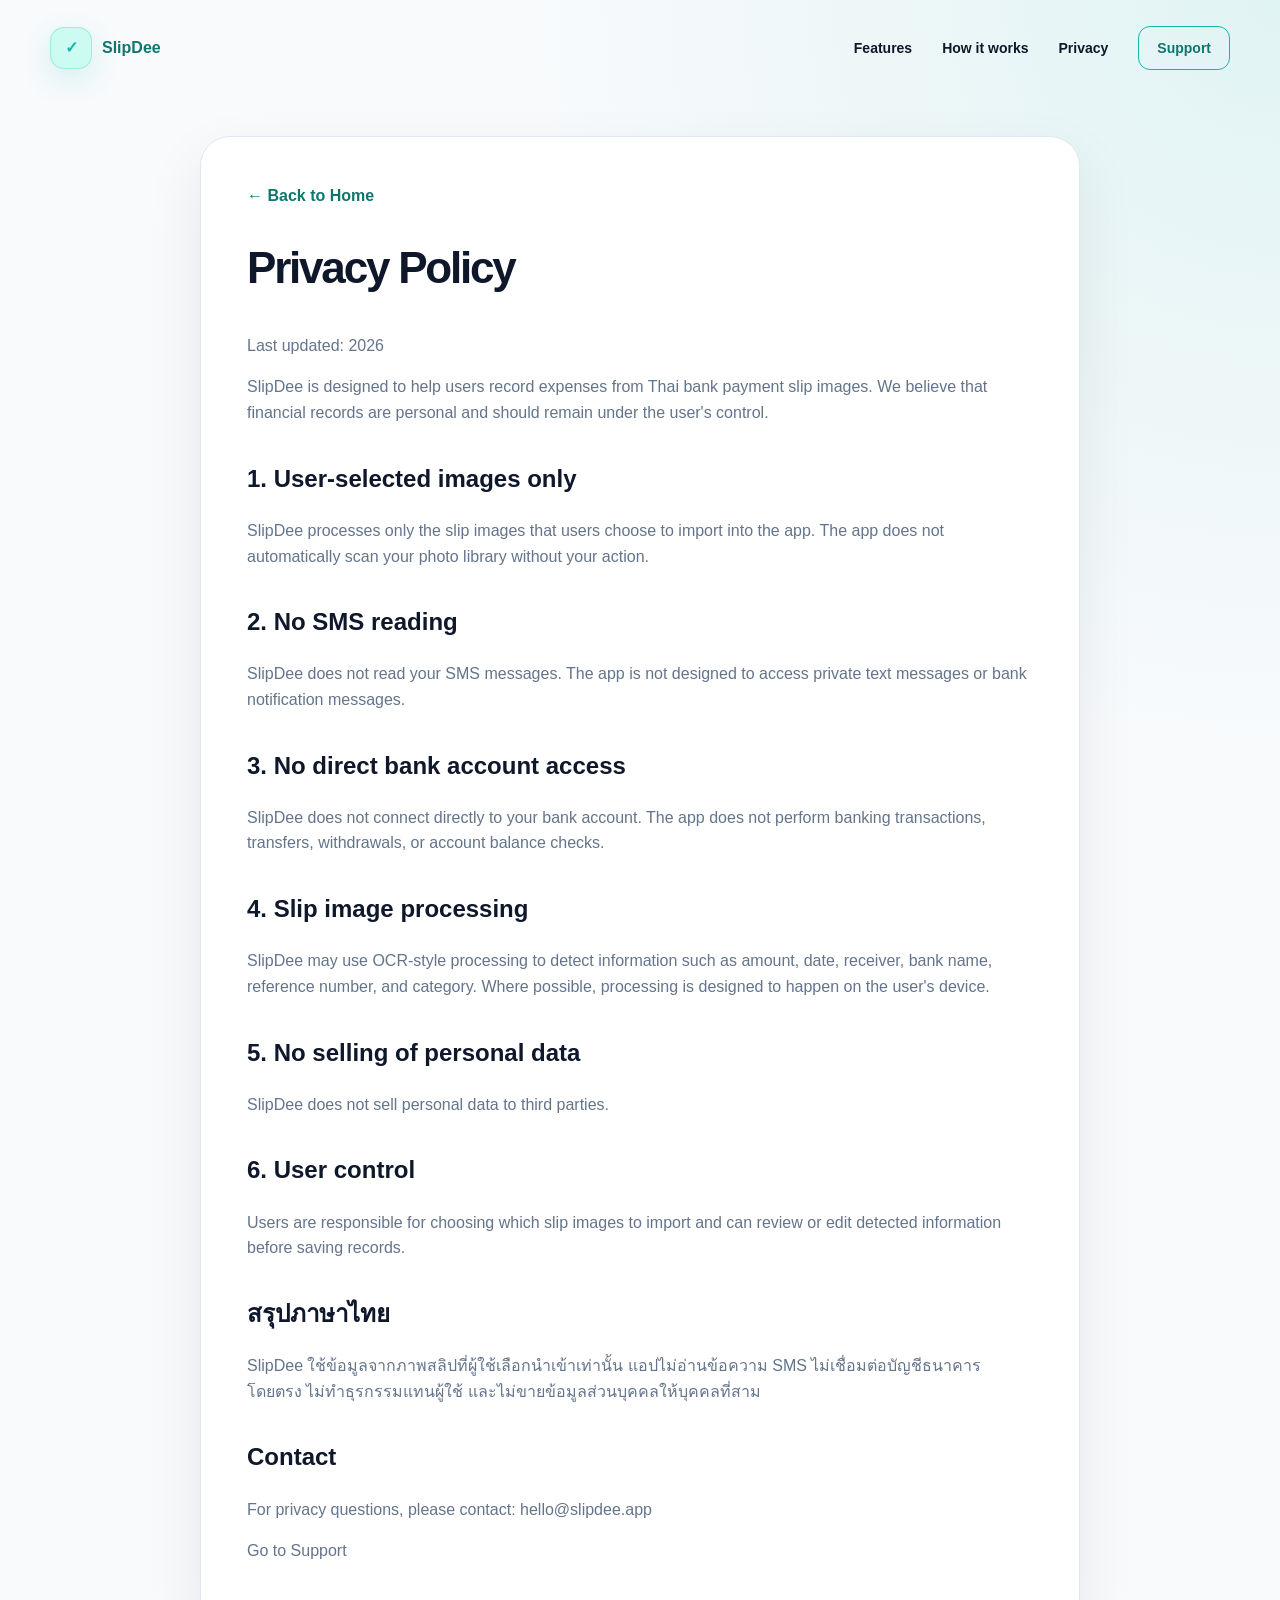
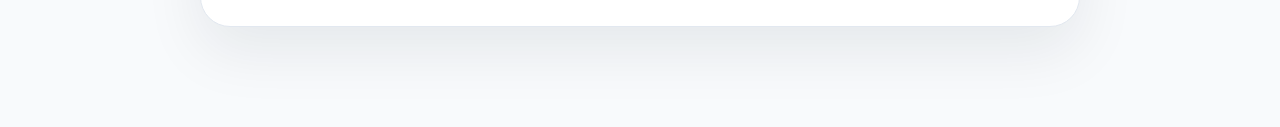
==== privacy.html @ 01dc1de9 "Add SlipDee privacy policy page" ====
<!DOCTYPE html>
<html lang="en">
<head>
  <meta charset="UTF-8" />
  <meta name="viewport" content="width=device-width, initial-scale=1.0" />
  <title>Privacy Policy - SlipDee</title>
  <link rel="stylesheet" href="style.css" />
</head>
<body>

  <header class="site-header">
    <a href="index.html" class="logo">
      <div class="logo-icon">✓</div>
      <span>SlipDee</span>
    </a>

    <nav class="nav-links">
      <a href="index.html#features">Features</a>
      <a href="index.html#how-it-works">How it works</a>
      <a href="index.html#privacy">Privacy</a>
      <a href="support.html" class="nav-button">Support</a>
    </nav>
  </header>

  <main class="page-content">
    <a href="index.html" class="back-link">← Back to Home</a>

    <h1>Privacy Policy</h1>
    <p>Last updated: 2026</p>

    <p>
      SlipDee is designed to help users record expenses from Thai bank payment
      slip images. We believe that financial records are personal and should
      remain under the user's control.
    </p>

    <h2>1. User-selected images only</h2>
    <p>
      SlipDee processes only the slip images that users choose to import into
      the app. The app does not automatically scan your photo library without
      your action.
    </p>

    <h2>2. No SMS reading</h2>
    <p>
      SlipDee does not read your SMS messages. The app is not designed to access
      private text messages or bank notification messages.
    </p>

    <h2>3. No direct bank account access</h2>
    <p>
      SlipDee does not connect directly to your bank account. The app does not
      perform banking transactions, transfers, withdrawals, or account balance
      checks.
    </p>

    <h2>4. Slip image processing</h2>
    <p>
      SlipDee may use OCR-style processing to detect information such as amount,
      date, receiver, bank name, reference number, and category. Where possible,
      processing is designed to happen on the user's device.
    </p>

    <h2>5. No selling of personal data</h2>
    <p>
      SlipDee does not sell personal data to third parties.
    </p>

    <h2>6. User control</h2>
    <p>
      Users are responsible for choosing which slip images to import and can
      review or edit detected information before saving records.
    </p>

    <h2>สรุปภาษาไทย</h2>
    <p>
      SlipDee ใช้ข้อมูลจากภาพสลิปที่ผู้ใช้เลือกนำเข้าเท่านั้น
      แอปไม่อ่านข้อความ SMS ไม่เชื่อมต่อบัญชีธนาคารโดยตรง
      ไม่ทำธุรกรรมแทนผู้ใช้ และไม่ขายข้อมูลส่วนบุคคลให้บุคคลที่สาม
    </p>

    <h2>Contact</h2>
    <p>
      For privacy questions, please contact:
      <a href="mailto:hello@slipdee.app">hello@slipdee.app</a>
    </p>

    <p>
      <a href="support.html">Go to Support</a>
    </p>
  </main>

</body>
</html>
---- style.css ----
:root {
  --bg: #F8FAFC;
  --card: #FFFFFF;
  --primary: #14B8A6;
  --primary-dark: #0F766E;
  --primary-soft: #CCFBF1;
  --text: #0F172A;
  --muted: #64748B;
  --border: #E2E8F0;
  --shadow: 0 24px 60px rgba(15, 23, 42, 0.08);
  --radius: 28px;
}

* {
  box-sizing: border-box;
}

html {
  scroll-behavior: smooth;
}

body {
  margin: 0;
  font-family: -apple-system, BlinkMacSystemFont, "Segoe UI", sans-serif;
  color: var(--text);
  background:
    radial-gradient(circle at top right, rgba(20, 184, 166, 0.10), transparent 35%),
    var(--bg);
  line-height: 1.6;
}

a {
  color: inherit;
  text-decoration: none;
}

.site-header {
  width: min(1180px, calc(100% - 40px));
  margin: 0 auto;
  padding: 26px 0;
  display: flex;
  align-items: center;
  justify-content: space-between;
}

.logo {
  display: inline-flex;
  align-items: center;
  gap: 10px;
  font-weight: 800;
  color: var(--primary-dark);
}

.logo-icon {
  width: 42px;
  height: 42px;
  border-radius: 14px;
  background: var(--primary-soft);
  border: 1px solid rgba(20, 184, 166, 0.25);
  color: var(--primary);
  display: grid;
  place-items: center;
  box-shadow: 0 10px 30px rgba(20, 184, 166, 0.16);
}

.nav-links {
  display: flex;
  align-items: center;
  gap: 30px;
  font-size: 14px;
  font-weight: 700;
}

.nav-button {
  color: var(--primary-dark);
  border: 1px solid var(--primary);
  border-radius: 12px;
  padding: 10px 18px;
}

.hero {
  width: min(1180px, calc(100% - 40px));
  margin: 40px auto 80px;
  display: grid;
  grid-template-columns: 1fr 1fr;
  gap: 70px;
  align-items: center;
}

.eyebrow,
.section-label {
  margin: 0 0 8px;
  text-transform: uppercase;
  color: var(--primary);
  font-size: 13px;
  font-weight: 900;
  letter-spacing: 0.06em;
}

.hero h1 {
  margin: 0;
  font-size: clamp(64px, 8vw, 108px);
  line-height: 0.95;
  letter-spacing: -0.08em;
}

.hero h2 {
  margin: 22px 0 16px;
  color: var(--primary-dark);
  font-size: clamp(28px, 4vw, 42px);
  line-height: 1.08;
  letter-spacing: -0.04em;
}

.hero-description {
  max-width: 460px;
  color: var(--muted);
  font-size: 18px;
}

.app-store-badge {
  display: inline-flex;
  align-items: center;
  gap: 12px;
  background: #050505;
  color: white;
  padding: 12px 20px;
  border-radius: 14px;
  margin-top: 24px;
  box-shadow: 0 18px 40px rgba(15, 23, 42, 0.18);
}

.app-store-badge small {
  display: block;
  font-size: 11px;
  line-height: 1;
}

.app-store-badge strong {
  display: block;
  font-size: 21px;
  line-height: 1.1;
}

.apple-symbol {
  font-size: 28px;
}

.hero-visual {
  display: grid;
  place-items: center;
  min-height: 480px;
  border-radius: 50%;
  background: radial-gradient(circle, rgba(204, 251, 241, 0.7), transparent 62%);
}

.receipt-card {
  position: relative;
  width: min(360px, 85vw);
  height: 420px;
  background: white;
  border-radius: 34px 34px 22px 22px;
  box-shadow: var(--shadow);
  display: flex;
  flex-direction: column;
  align-items: center;
  padding: 80px 46px 40px;
}

.receipt-corner {
  position: absolute;
  right: 0;
  top: 0;
  width: 92px;
  height: 92px;
  background: linear-gradient(135deg, var(--primary-soft), var(--primary));
  border-radius: 0 34px 0 34px;
}

.receipt-face {
  font-size: 52px;
  margin-bottom: 38px;
}

.receipt-line {
  height: 12px;
  border-radius: 99px;
  background: #334155;
  margin-bottom: 18px;
}

.receipt-line.long {
  width: 220px;
}

.receipt-line.medium {
  width: 160px;
}

.receipt-line.short {
  width: 120px;
  background: var(--primary-soft);
}

.receipt-check {
  position: absolute;
  right: -42px;
  bottom: 54px;
  width: 132px;
  height: 132px;
  border-radius: 50%;
  background: linear-gradient(145deg, var(--primary), #0D9488);
  color: white;
  display: grid;
  place-items: center;
  font-size: 76px;
  font-weight: 900;
  box-shadow: 0 20px 44px rgba(20, 184, 166, 0.35);
  border: 8px solid white;
}

.section {
  width: min(1180px, calc(100% - 40px));
  margin: 0 auto 80px;
  text-align: center;
}

.section h2,
.privacy-content h2 {
  margin: 0 0 28px;
  font-size: clamp(30px, 4vw, 44px);
  line-height: 1.1;
  letter-spacing: -0.04em;
}

.feature-grid {
  display: grid;
  grid-template-columns: repeat(5, 1fr);
  gap: 18px;
}

.feature-card,
.step-card {
  background: var(--card);
  border: 1px solid var(--border);
  border-radius: var(--radius);
  padding: 30px 22px;
  box-shadow: 0 16px 38px rgba(15, 23, 42, 0.05);
}

.feature-icon {
  width: 74px;
  height: 74px;
  border-radius: 50%;
  background: var(--primary-soft);
  color: var(--primary-dark);
  display: grid;
  place-items: center;
  margin: 0 auto 18px;
  font-weight: 900;
  font-size: 24px;
}

.feature-card h3,
.step-card h3 {
  margin: 0 0 8px;
  font-size: 18px;
  line-height: 1.2;
}

.feature-card p,
.step-card p {
  margin: 0;
  color: var(--muted);
  font-size: 14px;
}

.steps-grid {
  display: grid;
  grid-template-columns: repeat(3, 1fr);
  gap: 34px;
  align-items: start;
}

.step-card {
  position: relative;
}

.step-number {
  position: absolute;
  left: 22px;
  top: 22px;
  width: 36px;
  height: 36px;
  border-radius: 50%;
  background: var(--primary);
  color: white;
  display: grid;
  place-items: center;
  font-weight: 900;
}

.phone-placeholder {
  width: 180px;
  height: 260px;
  border: 6px solid #111827;
  border-radius: 30px;
  margin: 10px auto 24px;
  background: white;
  padding: 42px 18px 18px;
  box-shadow: 0 18px 40px rgba(15, 23, 42, 0.10);
}

.phone-line {
  height: 12px;
  background: var(--primary-soft);
  border-radius: 99px;
  margin-bottom: 16px;
}

.phone-amount {
  margin-top: 30px;
  font-weight: 900;
  color: var(--text);
}

.phone-placeholder button {
  margin-top: 36px;
  width: 100%;
  border: none;
  border-radius: 10px;
  background: var(--primary);
  color: white;
  padding: 10px;
  font-weight: 800;
}

.success-circle {
  width: 82px;
  height: 82px;
  border-radius: 50%;
  background: var(--primary);
  color: white;
  display: grid;
  place-items: center;
  font-size: 44px;
  margin: 30px auto;
}

.privacy-section {
  width: min(1180px, calc(100% - 40px));
  margin: 0 auto 80px;
  background: rgba(255, 255, 255, 0.78);
  border: 1px solid var(--border);
  border-radius: 34px;
  padding: 44px;
  display: grid;
  grid-template-columns: 260px 1fr;
  gap: 38px;
  align-items: center;
  box-shadow: 0 20px 50px rgba(15, 23, 42, 0.05);
}

.shield {
  width: 170px;
  height: 170px;
  border-radius: 48px;
  background: linear-gradient(145deg, var(--primary-soft), white);
  display: grid;
  place-items: center;
  font-size: 76px;
  margin: 0 auto;
}

.privacy-grid {
  display: grid;
  grid-template-columns: repeat(4, 1fr);
  gap: 22px;
}

.privacy-grid strong {
  display: block;
  margin-bottom: 8px;
}

.privacy-grid p {
  margin: 0;
  color: var(--muted);
  font-size: 14px;
}

.preview-grid {
  display: grid;
  grid-template-columns: repeat(5, 1fr);
  gap: 22px;
  margin-top: 26px;
}

.iphone-preview {
  border: 8px solid #0F172A;
  border-radius: 34px;
  background: white;
  height: 360px;
  padding: 14px;
  box-shadow: 0 18px 40px rgba(15, 23, 42, 0.12);
}

.iphone-screen {
  height: 100%;
  border-radius: 24px;
  background: linear-gradient(180deg, white, var(--primary-soft));
  display: grid;
  place-items: center;
  color: var(--primary-dark);
  font-weight: 900;
}

.site-footer {
  width: min(1180px, calc(100% - 40px));
  margin: 0 auto;
  padding: 44px 0 24px;
  border-top: 1px solid var(--border);
  display: grid;
  grid-template-columns: 2fr 1fr 1fr 1fr;
  gap: 28px;
}

.site-footer p {
  max-width: 280px;
  color: var(--muted);
}

.site-footer h4 {
  margin: 0 0 12px;
}

.site-footer a {
  display: block;
  color: var(--muted);
  margin-bottom: 8px;
}

.copyright {
  text-align: center;
  color: var(--muted);
  padding: 18px 0 34px;
  margin: 0;
}

.page-content {
  width: min(880px, calc(100% - 40px));
  margin: 40px auto 100px;
  background: white;
  border: 1px solid var(--border);
  border-radius: 30px;
  padding: 46px;
  box-shadow: var(--shadow);
}

.page-content h1 {
  font-size: 44px;
  letter-spacing: -0.05em;
  margin-top: 0;
}

.page-content h2 {
  margin-top: 34px;
}

.page-content p,
.page-content li {
  color: var(--muted);
}

.back-link {
  display: inline-block;
  margin-bottom: 24px;
  color: var(--primary-dark);
  font-weight: 800;
}

@media (max-width: 960px) {
  .hero,
  .privacy-section {
    grid-template-columns: 1fr;
  }

  .feature-grid,
  .preview-grid {
    grid-template-columns: repeat(2, 1fr);
  }

  .steps-grid,
  .privacy-grid,
  .site-footer {
    grid-template-columns: 1fr;
  }

  .hero {
    text-align: center;
  }

  .hero-description {
    margin-left: auto;
    margin-right: auto;
  }

  .nav-links {
    display: none;
  }
}

@media (max-width: 560px) {
  .feature-grid,
  .preview-grid {
    grid-template-columns: 1fr;
  }

  .site-header,
  .hero,
  .section,
  .privacy-section,
  .site-footer,
  .page-content {
    width: min(100% - 24px, 1180px);
  }

  .hero {
    margin-top: 18px;
  }

  .receipt-card {
    height: 360px;
  }

  .receipt-check {
    width: 96px;
    height: 96px;
    right: -20px;
    font-size: 54px;
  }

  .privacy-section {
    padding: 28px;
  }

  .page-content {
    padding: 28px;
  }
}
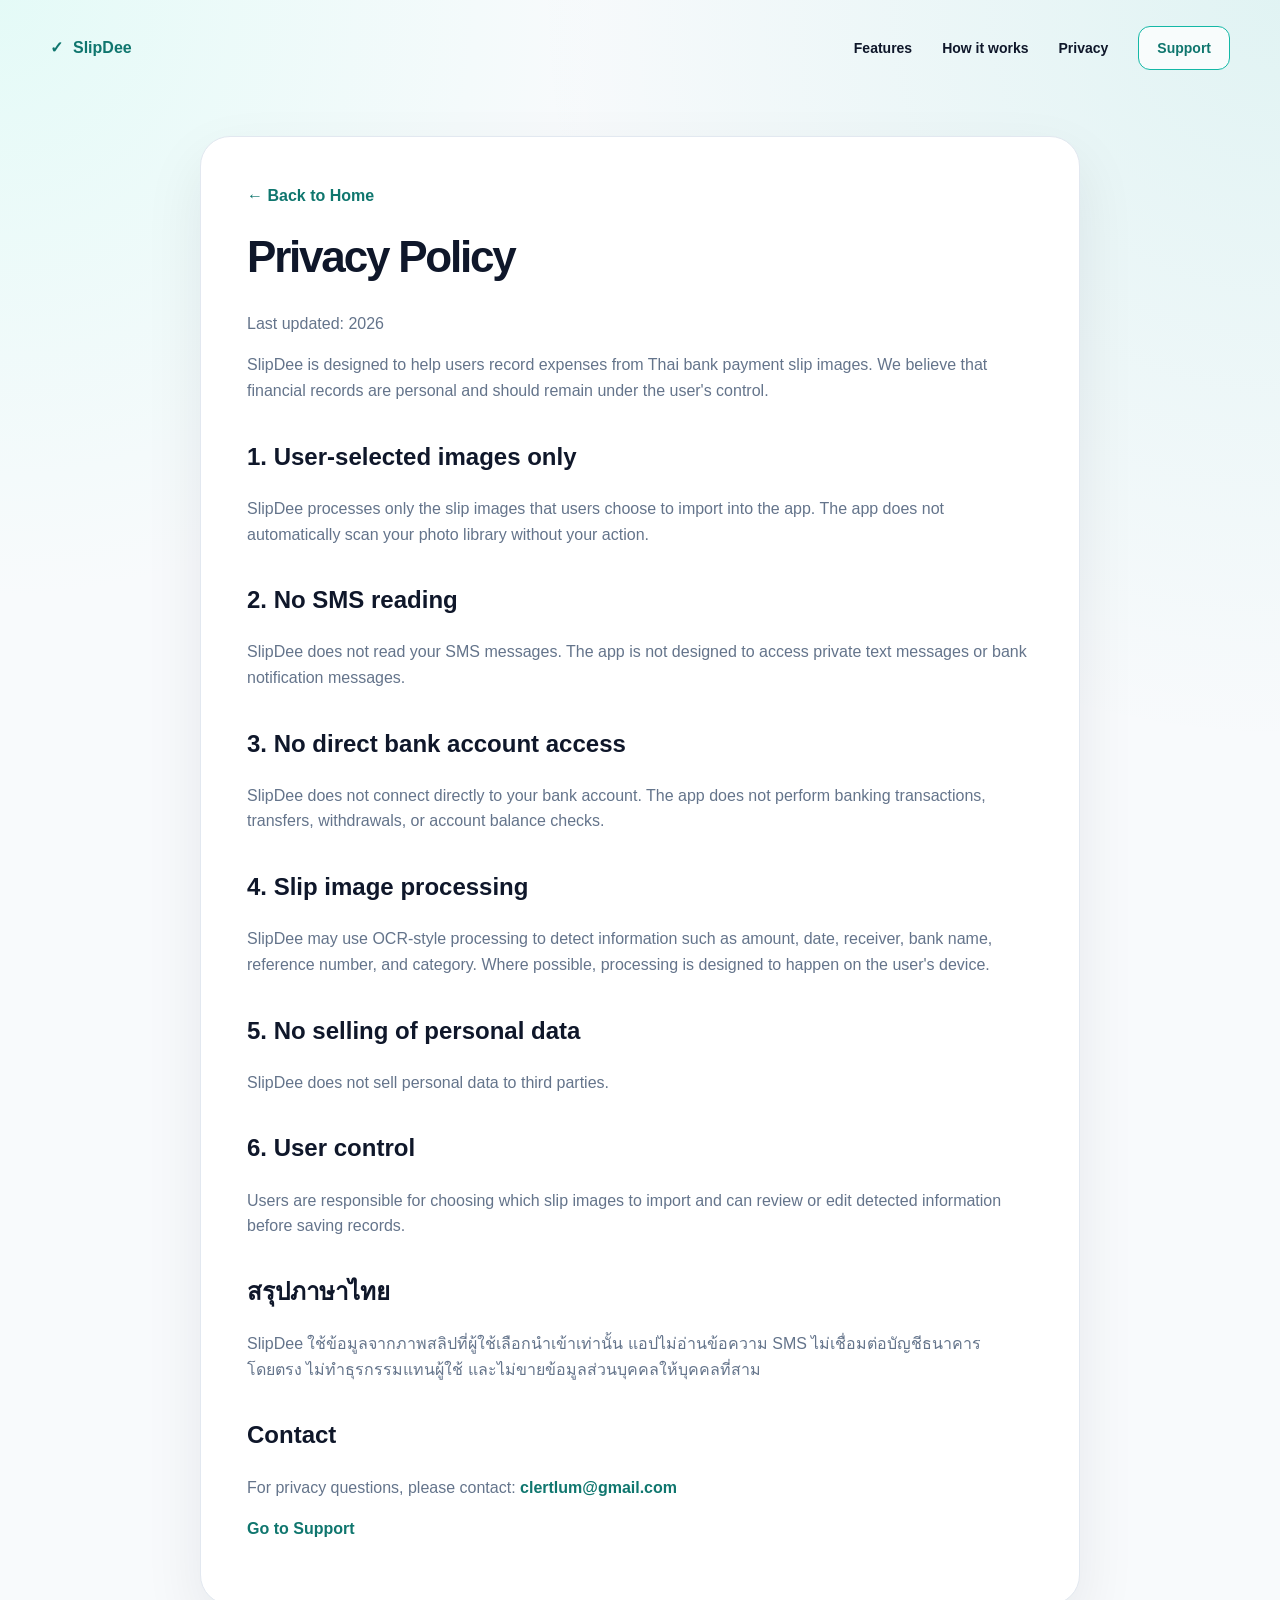
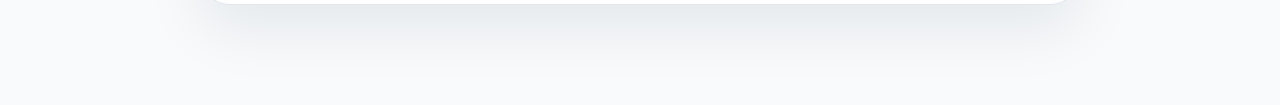
==== commit 531491ec: "Update contact email for privacy inquiries" ====
--- a/privacy.html
+++ b/privacy.html
@@ -82,7 +82,7 @@
     <h2>Contact</h2>
     <p>
       For privacy questions, please contact:
-      <a href="mailto:hello@slipdee.app">hello@slipdee.app</a>
+      <a href="mailto:clertlum@gmail.com">clertlum@gmail.com</a>
     </p>
 
     <p>
--- a/style.css
+++ b/style.css
@@ -8,9 +8,11 @@
   --muted: #64748B;
   --border: #E2E8F0;
   --shadow: 0 24px 60px rgba(15, 23, 42, 0.08);
+  --soft-shadow: 0 16px 38px rgba(15, 23, 42, 0.05);
   --radius: 28px;
 }
 
+/* Base */
 * {
   box-sizing: border-box;
 }
@@ -21,10 +23,18 @@
 
 body {
   margin: 0;
-  font-family: -apple-system, BlinkMacSystemFont, "Segoe UI", sans-serif;
+  font-family:
+    -apple-system,
+    BlinkMacSystemFont,
+    "Segoe UI",
+    "Noto Sans Thai",
+    "Helvetica Neue",
+    Arial,
+    sans-serif;
   color: var(--text);
   background:
     radial-gradient(circle at top right, rgba(20, 184, 166, 0.10), transparent 35%),
+    radial-gradient(circle at top left, rgba(204, 251, 241, 0.45), transparent 28%),
     var(--bg);
   line-height: 1.6;
 }
@@ -34,6 +44,11 @@
   text-decoration: none;
 }
 
+img {
+  max-width: 100%;
+}
+
+/* Header */
 .site-header {
   width: min(1180px, calc(100% - 40px));
   margin: 0 auto;
@@ -51,15 +66,12 @@
   color: var(--primary-dark);
 }
 
-.logo-icon {
+.logo-image {
   width: 42px;
   height: 42px;
   border-radius: 14px;
-  background: var(--primary-soft);
-  border: 1px solid rgba(20, 184, 166, 0.25);
-  color: var(--primary);
-  display: grid;
-  place-items: center;
+  object-fit: contain;
+  background: #ffffff;
   box-shadow: 0 10px 30px rgba(20, 184, 166, 0.16);
 }
 
@@ -71,13 +83,27 @@
   font-weight: 700;
 }
 
+.nav-links a {
+  color: var(--text);
+  transition:
+    color 0.2s ease,
+    transform 0.2s ease;
+}
+
+.nav-links a:hover {
+  color: var(--primary-dark);
+  transform: translateY(-1px);
+}
+
 .nav-button {
-  color: var(--primary-dark);
+  color: var(--primary-dark) !important;
   border: 1px solid var(--primary);
   border-radius: 12px;
   padding: 10px 18px;
-}
-
+  background: rgba(255, 255, 255, 0.75);
+}
+
+/* Hero */
 .hero {
   width: min(1180px, calc(100% - 40px));
   margin: 40px auto 80px;
@@ -134,6 +160,7 @@
   display: block;
   font-size: 11px;
   line-height: 1;
+  opacity: 0.9;
 }
 
 .app-store-badge strong {
@@ -154,71 +181,16 @@
   background: radial-gradient(circle, rgba(204, 251, 241, 0.7), transparent 62%);
 }
 
-.receipt-card {
-  position: relative;
-  width: min(360px, 85vw);
-  height: 420px;
-  background: white;
-  border-radius: 34px 34px 22px 22px;
-  box-shadow: var(--shadow);
-  display: flex;
-  flex-direction: column;
-  align-items: center;
-  padding: 80px 46px 40px;
-}
-
-.receipt-corner {
-  position: absolute;
-  right: 0;
-  top: 0;
-  width: 92px;
-  height: 92px;
-  background: linear-gradient(135deg, var(--primary-soft), var(--primary));
-  border-radius: 0 34px 0 34px;
-}
-
-.receipt-face {
-  font-size: 52px;
-  margin-bottom: 38px;
-}
-
-.receipt-line {
-  height: 12px;
-  border-radius: 99px;
-  background: #334155;
-  margin-bottom: 18px;
-}
-
-.receipt-line.long {
-  width: 220px;
-}
-
-.receipt-line.medium {
-  width: 160px;
-}
-
-.receipt-line.short {
-  width: 120px;
-  background: var(--primary-soft);
-}
-
-.receipt-check {
-  position: absolute;
-  right: -42px;
-  bottom: 54px;
-  width: 132px;
-  height: 132px;
-  border-radius: 50%;
-  background: linear-gradient(145deg, var(--primary), #0D9488);
-  color: white;
-  display: grid;
-  place-items: center;
-  font-size: 76px;
-  font-weight: 900;
-  box-shadow: 0 20px 44px rgba(20, 184, 166, 0.35);
-  border: 8px solid white;
-}
-
+.hero-image {
+  width: min(520px, 100%);
+  max-height: 520px;
+  height: auto;
+  object-fit: contain;
+  display: block;
+  filter: drop-shadow(0 24px 48px rgba(15, 23, 42, 0.12));
+}
+
+/* General Sections */
 .section {
   width: min(1180px, calc(100% - 40px));
   margin: 0 auto 80px;
@@ -233,19 +205,20 @@
   letter-spacing: -0.04em;
 }
 
+/* Features */
 .feature-grid {
   display: grid;
   grid-template-columns: repeat(5, 1fr);
   gap: 18px;
 }
 
-.feature-card,
-.step-card {
+.feature-card {
   background: var(--card);
   border: 1px solid var(--border);
   border-radius: var(--radius);
   padding: 30px 22px;
-  box-shadow: 0 16px 38px rgba(15, 23, 42, 0.05);
+  box-shadow: var(--soft-shadow);
+  min-height: 210px;
 }
 
 .feature-icon {
@@ -261,92 +234,101 @@
   font-size: 24px;
 }
 
-.feature-card h3,
-.step-card h3 {
+.feature-icon-text {
+  font-size: 18px;
+}
+
+.feature-card h3 {
   margin: 0 0 8px;
   font-size: 18px;
   line-height: 1.2;
 }
 
-.feature-card p,
-.step-card p {
+.feature-card p {
   margin: 0;
   color: var(--muted);
   font-size: 14px;
 }
 
-.steps-grid {
-  display: grid;
-  grid-template-columns: repeat(3, 1fr);
-  gap: 34px;
-  align-items: start;
-}
-
-.step-card {
+/* How It Works */
+.how-section {
+  margin-top: 20px;
+}
+
+.simple-steps-row {
+  display: grid;
+  grid-template-columns: 1fr 44px 1fr 44px 1fr;
+  gap: 18px;
+  align-items: center;
+  margin-top: 34px;
+}
+
+.simple-step {
   position: relative;
+  text-align: center;
+}
+
+.simple-step h3 {
+  margin: 20px 0 4px;
+  font-size: 18px;
+  line-height: 1.2;
+}
+
+.simple-step p {
+  margin: 0;
+  color: var(--muted);
+  font-size: 14px;
 }
 
 .step-number {
   position: absolute;
   left: 22px;
-  top: 22px;
-  width: 36px;
-  height: 36px;
+  top: -14px;
+  width: 38px;
+  height: 38px;
   border-radius: 50%;
   background: var(--primary);
   color: white;
   display: grid;
   place-items: center;
   font-weight: 900;
-}
-
-.phone-placeholder {
-  width: 180px;
+  font-size: 16px;
+  box-shadow: 0 14px 30px rgba(20, 184, 166, 0.28);
+  z-index: 2;
+}
+
+.step-arrow {
+  color: #0F172A;
+  font-size: 46px;
+  line-height: 1;
+  opacity: 0.75;
+  transform: translateY(-28px);
+}
+
+.step-image-card {
+  width: 190px;
   height: 260px;
-  border: 6px solid #111827;
-  border-radius: 30px;
-  margin: 10px auto 24px;
-  background: white;
-  padding: 42px 18px 18px;
-  box-shadow: 0 18px 40px rgba(15, 23, 42, 0.10);
-}
-
-.phone-line {
-  height: 12px;
-  background: var(--primary-soft);
-  border-radius: 99px;
-  margin-bottom: 16px;
-}
-
-.phone-amount {
-  margin-top: 30px;
-  font-weight: 900;
-  color: var(--text);
-}
-
-.phone-placeholder button {
-  margin-top: 36px;
+  margin: 0 auto;
+  background: #ffffff;
+  border: 1px solid var(--border);
+  border-radius: 24px;
+  padding: 6px;
+  box-shadow:
+    0 18px 42px rgba(15, 23, 42, 0.08),
+    inset 0 0 0 1px rgba(226, 232, 240, 0.55);
+  overflow: hidden;
+}
+
+.step-image-card img {
   width: 100%;
-  border: none;
-  border-radius: 10px;
-  background: var(--primary);
-  color: white;
-  padding: 10px;
-  font-weight: 800;
-}
-
-.success-circle {
-  width: 82px;
-  height: 82px;
-  border-radius: 50%;
-  background: var(--primary);
-  color: white;
-  display: grid;
-  place-items: center;
-  font-size: 44px;
-  margin: 30px auto;
-}
-
+  height: 100%;
+  object-fit: cover;
+  object-position: top center;
+  border-radius: 18px;
+  display: block;
+}
+
+/* Privacy */
 .privacy-section {
   width: min(1180px, calc(100% - 40px));
   margin: 0 auto 80px;
@@ -370,17 +352,34 @@
   place-items: center;
   font-size: 76px;
   margin: 0 auto;
+  box-shadow: 0 20px 44px rgba(20, 184, 166, 0.12);
 }
 
 .privacy-grid {
   display: grid;
   grid-template-columns: repeat(4, 1fr);
   gap: 22px;
+}
+
+.privacy-item {
+  text-align: center;
+}
+
+.privacy-icon {
+  width: 48px;
+  height: 48px;
+  border-radius: 18px;
+  background: var(--primary-soft);
+  color: var(--primary-dark);
+  display: grid;
+  place-items: center;
+  margin: 0 auto 12px;
 }
 
 .privacy-grid strong {
   display: block;
   margin-bottom: 8px;
+  line-height: 1.25;
 }
 
 .privacy-grid p {
@@ -389,32 +388,45 @@
   font-size: 14px;
 }
 
+/* App Preview */
 .preview-grid {
   display: grid;
   grid-template-columns: repeat(5, 1fr);
   gap: 22px;
   margin-top: 26px;
-}
-
+  align-items: start;
+}
+
+/*
+  Important:
+  Use aspect-ratio and object-fit: contain so app screenshots keep their real shape.
+  This prevents the image from being cropped or stretched.
+*/
 .iphone-preview {
   border: 8px solid #0F172A;
   border-radius: 34px;
-  background: white;
-  height: 360px;
-  padding: 14px;
+  background: #ffffff;
+  aspect-ratio: 9 / 19.5;
+  width: 100%;
+  max-height: 460px;
+  padding: 8px;
+  overflow: hidden;
   box-shadow: 0 18px 40px rgba(15, 23, 42, 0.12);
-}
-
-.iphone-screen {
+  display: flex;
+  align-items: center;
+  justify-content: center;
+}
+
+.iphone-preview img {
+  width: 100%;
   height: 100%;
+  object-fit: contain;
   border-radius: 24px;
-  background: linear-gradient(180deg, white, var(--primary-soft));
-  display: grid;
-  place-items: center;
-  color: var(--primary-dark);
-  font-weight: 900;
-}
-
+  display: block;
+  background: #ffffff;
+}
+
+/* Footer */
 .site-footer {
   width: min(1180px, calc(100% - 40px));
   margin: 0 auto;
@@ -440,13 +452,19 @@
   margin-bottom: 8px;
 }
 
+.site-footer .logo {
+  color: var(--primary-dark);
+}
+
 .copyright {
   text-align: center;
   color: var(--muted);
   padding: 18px 0 34px;
   margin: 0;
-}
-
+  font-size: 14px;
+}
+
+/* Inner Pages: privacy.html and support.html */
 .page-content {
   width: min(880px, calc(100% - 40px));
   margin: 40px auto 100px;
@@ -461,15 +479,25 @@
   font-size: 44px;
   letter-spacing: -0.05em;
   margin-top: 0;
+  line-height: 1.1;
 }
 
 .page-content h2 {
   margin-top: 34px;
 }
 
+.page-content h3 {
+  margin-top: 26px;
+}
+
 .page-content p,
 .page-content li {
   color: var(--muted);
+}
+
+.page-content a {
+  color: var(--primary-dark);
+  font-weight: 700;
 }
 
 .back-link {
@@ -477,6 +505,18 @@
   margin-bottom: 24px;
   color: var(--primary-dark);
   font-weight: 800;
+}
+
+/* Responsive */
+@media (max-width: 1100px) {
+  .feature-grid,
+  .preview-grid {
+    grid-template-columns: repeat(3, 1fr);
+  }
+
+  .privacy-grid {
+    grid-template-columns: repeat(2, 1fr);
+  }
 }
 
 @media (max-width: 960px) {
@@ -485,17 +525,6 @@
     grid-template-columns: 1fr;
   }
 
-  .feature-grid,
-  .preview-grid {
-    grid-template-columns: repeat(2, 1fr);
-  }
-
-  .steps-grid,
-  .privacy-grid,
-  .site-footer {
-    grid-template-columns: 1fr;
-  }
-
   .hero {
     text-align: center;
   }
@@ -505,14 +534,41 @@
     margin-right: auto;
   }
 
+  .hero-visual {
+    min-height: 360px;
+  }
+
+  .simple-steps-row {
+    grid-template-columns: 1fr;
+    gap: 28px;
+  }
+
+  .step-arrow {
+    display: none;
+  }
+
+  .step-image-card {
+    width: min(230px, 100%);
+    height: 315px;
+  }
+
+  .step-number {
+    left: calc(50% - 116px);
+  }
+
+  .site-footer {
+    grid-template-columns: 1fr;
+  }
+
   .nav-links {
     display: none;
   }
 }
 
-@media (max-width: 560px) {
+@media (max-width: 720px) {
   .feature-grid,
-  .preview-grid {
+  .preview-grid,
+  .privacy-grid {
     grid-template-columns: 1fr;
   }
 
@@ -527,24 +583,67 @@
 
   .hero {
     margin-top: 18px;
-  }
-
-  .receipt-card {
-    height: 360px;
-  }
-
-  .receipt-check {
-    width: 96px;
-    height: 96px;
-    right: -20px;
-    font-size: 54px;
+    gap: 34px;
+  }
+
+  .hero h1 {
+    font-size: clamp(56px, 17vw, 76px);
+  }
+
+  .hero h2 {
+    font-size: 28px;
+  }
+
+  .hero-description {
+    font-size: 16px;
+  }
+
+  .hero-visual {
+    min-height: 300px;
   }
 
   .privacy-section {
     padding: 28px;
   }
 
+  .section {
+    margin-bottom: 64px;
+  }
+
+  .iphone-preview {
+    width: 100%;
+    max-width: 270px;
+    max-height: none;
+    margin: 0 auto;
+  }
+
   .page-content {
     padding: 28px;
   }
-}
+
+  .page-content h1 {
+    font-size: 34px;
+  }
+}
+
+@media (max-width: 420px) {
+  .app-store-badge {
+    width: 100%;
+    justify-content: center;
+  }
+
+  .step-image-card {
+    width: 190px;
+    height: 260px;
+  }
+
+  .step-number {
+    left: 24px;
+  }
+
+  .shield {
+    width: 140px;
+    height: 140px;
+    font-size: 60px;
+  }
+}
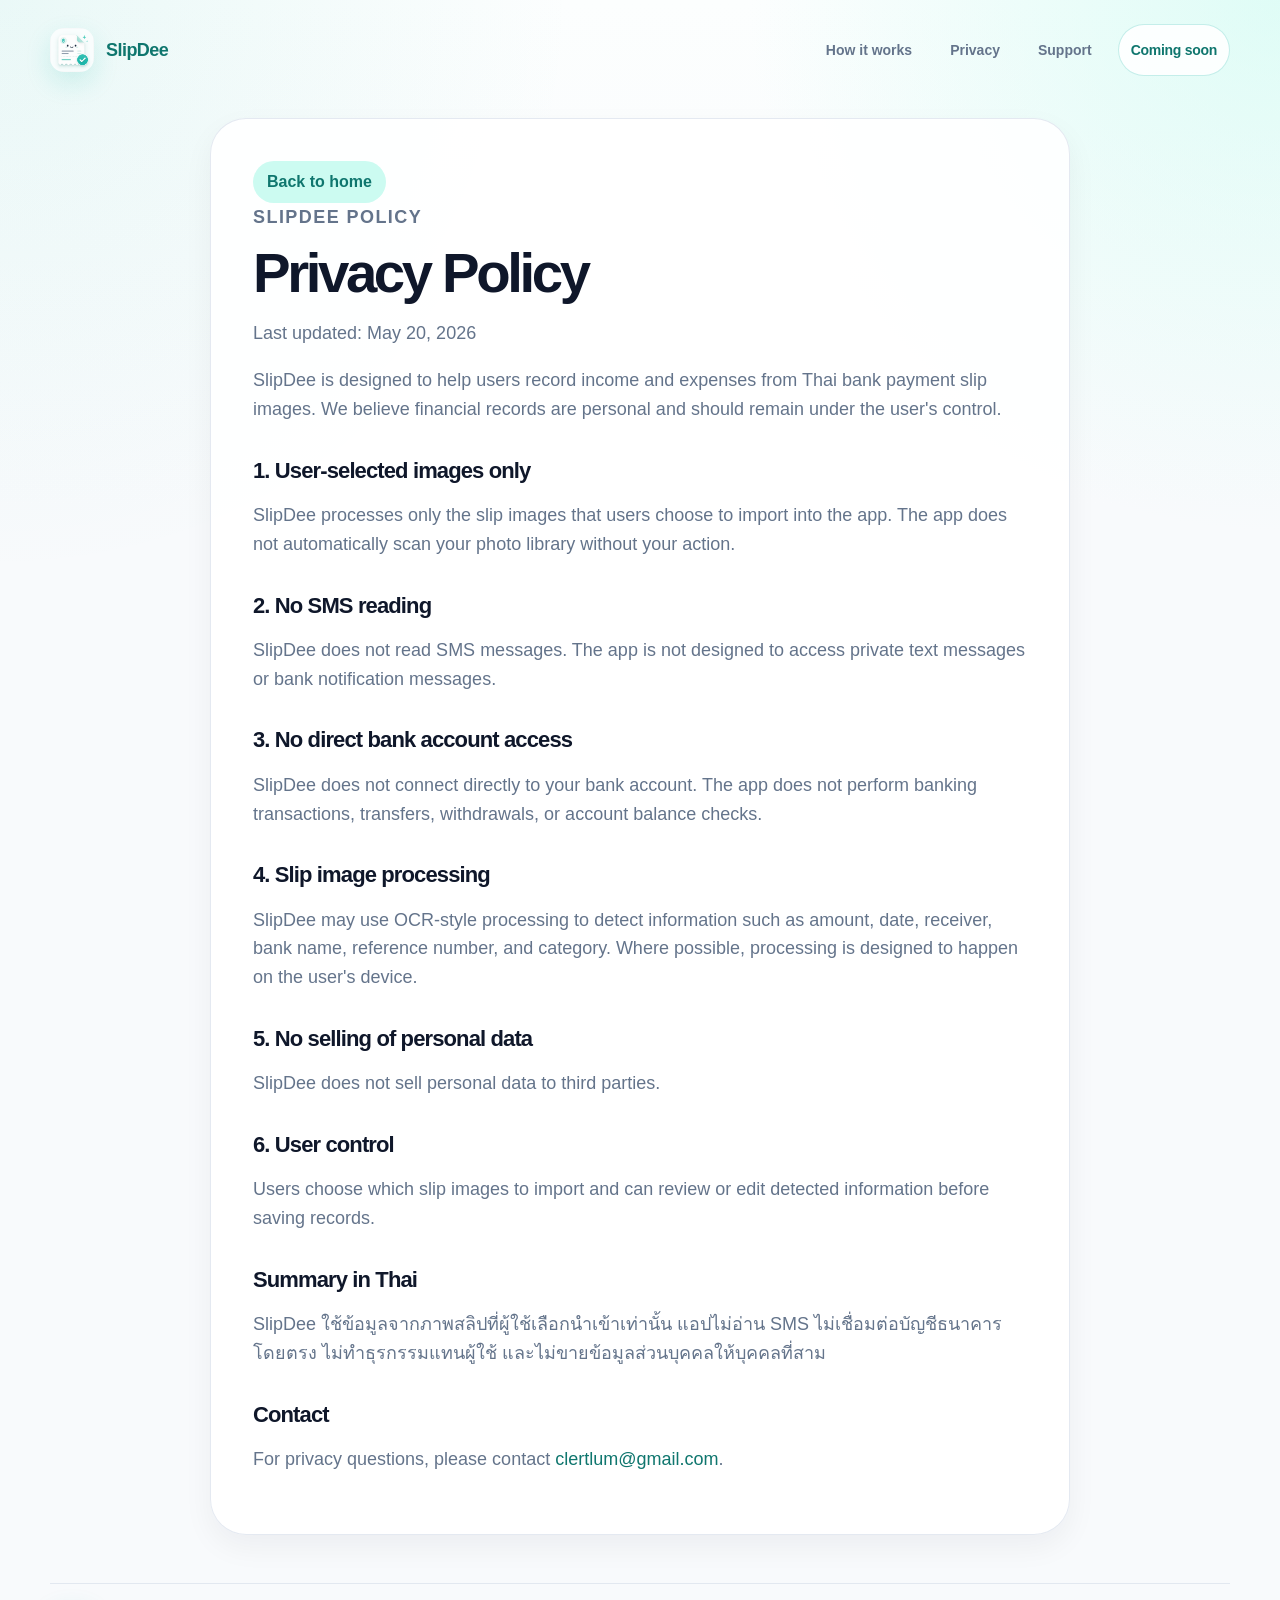
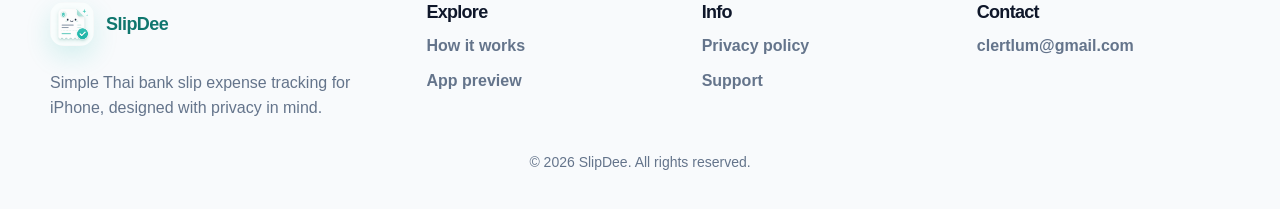
==== commit a12d8ed3: "Redesign SlipDee website using DESIGN.md" ====
--- a/privacy.html
+++ b/privacy.html
@@ -4,91 +4,128 @@
   <meta charset="UTF-8" />
   <meta name="viewport" content="width=device-width, initial-scale=1.0" />
   <title>Privacy Policy - SlipDee</title>
+  <meta
+    name="description"
+    content="Privacy information for SlipDee, the Thai bank slip expense tracker for iPhone."
+  />
   <link rel="stylesheet" href="style.css" />
 </head>
 <body>
+  <div class="page-shell">
+    <header class="site-header">
+      <a href="index.html" class="brand" aria-label="SlipDee home">
+        <img
+          src="assets/app-icon.png"
+          alt="SlipDee app icon"
+          class="brand-icon"
+        />
+        <span class="brand-text">SlipDee</span>
+      </a>
 
-  <header class="site-header">
-    <a href="index.html" class="logo">
-      <div class="logo-icon">✓</div>
-      <span>SlipDee</span>
-    </a>
+      <nav class="site-nav" aria-label="Secondary navigation">
+        <a href="index.html#how-it-works">How it works</a>
+        <a href="index.html#privacy">Privacy</a>
+        <a href="support.html">Support</a>
+        <a href="index.html#coming-soon" class="button button-nav">Coming soon</a>
+      </nav>
+    </header>
 
-    <nav class="nav-links">
-      <a href="index.html#features">Features</a>
-      <a href="index.html#how-it-works">How it works</a>
-      <a href="index.html#privacy">Privacy</a>
-      <a href="support.html" class="nav-button">Support</a>
-    </nav>
-  </header>
+    <main class="page-content">
+      <a href="index.html" class="back-link">Back to home</a>
 
-  <main class="page-content">
-    <a href="index.html" class="back-link">← Back to Home</a>
+      <p class="eyebrow">SlipDee policy</p>
+      <h1>Privacy Policy</h1>
+      <p>Last updated: May 20, 2026</p>
 
-    <h1>Privacy Policy</h1>
-    <p>Last updated: 2026</p>
+      <p>
+        SlipDee is designed to help users record income and expenses from Thai
+        bank payment slip images. We believe financial records are personal and
+        should remain under the user's control.
+      </p>
 
-    <p>
-      SlipDee is designed to help users record expenses from Thai bank payment
-      slip images. We believe that financial records are personal and should
-      remain under the user's control.
-    </p>
+      <h2>1. User-selected images only</h2>
+      <p>
+        SlipDee processes only the slip images that users choose to import into
+        the app. The app does not automatically scan your photo library without
+        your action.
+      </p>
 
-    <h2>1. User-selected images only</h2>
-    <p>
-      SlipDee processes only the slip images that users choose to import into
-      the app. The app does not automatically scan your photo library without
-      your action.
-    </p>
+      <h2>2. No SMS reading</h2>
+      <p>
+        SlipDee does not read SMS messages. The app is not designed to access
+        private text messages or bank notification messages.
+      </p>
 
-    <h2>2. No SMS reading</h2>
-    <p>
-      SlipDee does not read your SMS messages. The app is not designed to access
-      private text messages or bank notification messages.
-    </p>
+      <h2>3. No direct bank account access</h2>
+      <p>
+        SlipDee does not connect directly to your bank account. The app does
+        not perform banking transactions, transfers, withdrawals, or account
+        balance checks.
+      </p>
 
-    <h2>3. No direct bank account access</h2>
-    <p>
-      SlipDee does not connect directly to your bank account. The app does not
-      perform banking transactions, transfers, withdrawals, or account balance
-      checks.
-    </p>
+      <h2>4. Slip image processing</h2>
+      <p>
+        SlipDee may use OCR-style processing to detect information such as
+        amount, date, receiver, bank name, reference number, and category.
+        Where possible, processing is designed to happen on the user's device.
+      </p>
 
-    <h2>4. Slip image processing</h2>
-    <p>
-      SlipDee may use OCR-style processing to detect information such as amount,
-      date, receiver, bank name, reference number, and category. Where possible,
-      processing is designed to happen on the user's device.
-    </p>
+      <h2>5. No selling of personal data</h2>
+      <p>
+        SlipDee does not sell personal data to third parties.
+      </p>
 
-    <h2>5. No selling of personal data</h2>
-    <p>
-      SlipDee does not sell personal data to third parties.
-    </p>
+      <h2>6. User control</h2>
+      <p>
+        Users choose which slip images to import and can review or edit
+        detected information before saving records.
+      </p>
 
-    <h2>6. User control</h2>
-    <p>
-      Users are responsible for choosing which slip images to import and can
-      review or edit detected information before saving records.
-    </p>
+      <h2>Summary in Thai</h2>
+      <p>
+        SlipDee ใช้ข้อมูลจากภาพสลิปที่ผู้ใช้เลือกนำเข้าเท่านั้น แอปไม่อ่าน
+        SMS ไม่เชื่อมต่อบัญชีธนาคารโดยตรง ไม่ทำธุรกรรมแทนผู้ใช้ และไม่ขายข้อมูลส่วนบุคคลให้บุคคลที่สาม
+      </p>
 
-    <h2>สรุปภาษาไทย</h2>
-    <p>
-      SlipDee ใช้ข้อมูลจากภาพสลิปที่ผู้ใช้เลือกนำเข้าเท่านั้น
-      แอปไม่อ่านข้อความ SMS ไม่เชื่อมต่อบัญชีธนาคารโดยตรง
-      ไม่ทำธุรกรรมแทนผู้ใช้ และไม่ขายข้อมูลส่วนบุคคลให้บุคคลที่สาม
-    </p>
+      <h2>Contact</h2>
+      <p>
+        For privacy questions, please contact
+        <a href="mailto:clertlum@gmail.com">clertlum@gmail.com</a>.
+      </p>
+    </main>
 
-    <h2>Contact</h2>
-    <p>
-      For privacy questions, please contact:
-      <a href="mailto:clertlum@gmail.com">clertlum@gmail.com</a>
-    </p>
+    <footer class="site-footer">
+      <div class="footer-brand">
+        <a href="index.html" class="brand" aria-label="SlipDee home">
+          <img
+            src="assets/app-icon.png"
+            alt="SlipDee app icon"
+            class="brand-icon"
+          />
+          <span class="brand-text">SlipDee</span>
+        </a>
+        <p>Simple Thai bank slip expense tracking for iPhone, designed with privacy in mind.</p>
+      </div>
 
-    <p>
-      <a href="support.html">Go to Support</a>
-    </p>
-  </main>
+      <div class="footer-links">
+        <h3>Explore</h3>
+        <a href="index.html#how-it-works">How it works</a>
+        <a href="index.html#coming-soon">App preview</a>
+      </div>
 
+      <div class="footer-links">
+        <h3>Info</h3>
+        <a href="privacy.html">Privacy policy</a>
+        <a href="support.html">Support</a>
+      </div>
+
+      <div class="footer-links">
+        <h3>Contact</h3>
+        <a href="mailto:clertlum@gmail.com">clertlum@gmail.com</a>
+      </div>
+    </footer>
+
+    <p class="site-meta">© 2026 SlipDee. All rights reserved.</p>
+  </div>
 </body>
 </html>
--- a/style.css
+++ b/style.css
@@ -1,18 +1,31 @@
 :root {
-  --bg: #F8FAFC;
-  --card: #FFFFFF;
-  --primary: #14B8A6;
-  --primary-dark: #0F766E;
-  --primary-soft: #CCFBF1;
-  --text: #0F172A;
-  --muted: #64748B;
-  --border: #E2E8F0;
-  --shadow: 0 24px 60px rgba(15, 23, 42, 0.08);
-  --soft-shadow: 0 16px 38px rgba(15, 23, 42, 0.05);
-  --radius: 28px;
-}
-
-/* Base */
+  --sd-bg: #f8fafc;
+  --sd-bg-soft: #f1f5f9;
+  --sd-card: #ffffff;
+  --sd-primary: #14b8a6;
+  --sd-primary-dark: #0f766e;
+  --sd-primary-soft: #ccfbf1;
+  --sd-text: #0f172a;
+  --sd-text-muted: #64748b;
+  --sd-border: #e2e8f0;
+  --sd-income: #16a34a;
+  --sd-income-soft: #dcfce7;
+  --sd-expense: #f97316;
+  --sd-expense-soft: #ffedd5;
+  --sd-warning: #f59e0b;
+  --sd-warning-soft: #fef3c7;
+  --sd-error: #dc2626;
+  --sd-error-soft: #fee2e2;
+  --sd-shadow-lg: 0 28px 70px rgba(15, 23, 42, 0.10);
+  --sd-shadow-md: 0 18px 44px rgba(15, 23, 42, 0.08);
+  --sd-shadow-sm: 0 12px 30px rgba(15, 23, 42, 0.05);
+  --sd-radius-xl: 36px;
+  --sd-radius-lg: 28px;
+  --sd-radius-md: 22px;
+  --sd-radius-sm: 16px;
+  --sd-max-width: 1180px;
+}
+
 * {
   box-sizing: border-box;
 }
@@ -23,20 +36,20 @@
 
 body {
   margin: 0;
+  color: var(--sd-text);
   font-family:
+    "SF Pro Display",
+    "SF Pro Text",
     -apple-system,
     BlinkMacSystemFont,
+    "Noto Sans Thai",
     "Segoe UI",
-    "Noto Sans Thai",
-    "Helvetica Neue",
-    Arial,
     sans-serif;
-  color: var(--text);
+  line-height: 1.6;
   background:
-    radial-gradient(circle at top right, rgba(20, 184, 166, 0.10), transparent 35%),
-    radial-gradient(circle at top left, rgba(204, 251, 241, 0.45), transparent 28%),
-    var(--bg);
-  line-height: 1.6;
+    radial-gradient(circle at top left, rgba(20, 184, 166, 0.08), transparent 26%),
+    radial-gradient(circle at top right, rgba(204, 251, 241, 0.60), transparent 24%),
+    linear-gradient(180deg, #fcfefe 0%, var(--sd-bg) 28%, var(--sd-bg) 100%);
 }
 
 a {
@@ -45,441 +58,618 @@
 }
 
 img {
+  display: block;
   max-width: 100%;
 }
 
-/* Header */
+.page-shell {
+  width: min(var(--sd-max-width), calc(100% - 40px));
+  margin: 0 auto;
+}
+
 .site-header {
-  width: min(1180px, calc(100% - 40px));
-  margin: 0 auto;
-  padding: 26px 0;
   display: flex;
   align-items: center;
   justify-content: space-between;
-}
-
-.logo {
+  gap: 20px;
+  padding: 24px 0 18px;
+}
+
+.brand {
   display: inline-flex;
   align-items: center;
-  gap: 10px;
+  gap: 12px;
   font-weight: 800;
-  color: var(--primary-dark);
-}
-
-.logo-image {
-  width: 42px;
-  height: 42px;
+  color: var(--sd-primary-dark);
+}
+
+.brand-icon {
+  width: 44px;
+  height: 44px;
   border-radius: 14px;
-  object-fit: contain;
   background: #ffffff;
-  box-shadow: 0 10px 30px rgba(20, 184, 166, 0.16);
-}
-
-.nav-links {
+  box-shadow: 0 10px 26px rgba(20, 184, 166, 0.16);
+}
+
+.brand-text {
+  font-size: 18px;
+  letter-spacing: -0.03em;
+}
+
+.site-nav {
   display: flex;
   align-items: center;
-  gap: 30px;
+  gap: 14px;
+  flex-wrap: wrap;
+}
+
+.site-nav a {
+  color: var(--sd-text-muted);
+  font-weight: 700;
   font-size: 14px;
-  font-weight: 700;
-}
-
-.nav-links a {
-  color: var(--text);
+  padding: 10px 12px;
+  border-radius: 999px;
   transition:
     color 0.2s ease,
+    background-color 0.2s ease,
     transform 0.2s ease;
 }
 
-.nav-links a:hover {
-  color: var(--primary-dark);
+.site-nav a:hover,
+.site-nav a:focus-visible {
+  color: var(--sd-primary-dark);
+  background: rgba(255, 255, 255, 0.76);
   transform: translateY(-1px);
 }
 
-.nav-button {
-  color: var(--primary-dark) !important;
-  border: 1px solid var(--primary);
-  border-radius: 12px;
-  padding: 10px 18px;
-  background: rgba(255, 255, 255, 0.75);
-}
-
-/* Hero */
+.button {
+  display: inline-flex;
+  align-items: center;
+  justify-content: center;
+  min-height: 52px;
+  padding: 0 22px;
+  border-radius: 999px;
+  border: 1px solid transparent;
+  font-weight: 800;
+  font-size: 15px;
+  letter-spacing: -0.02em;
+  transition:
+    transform 0.2s ease,
+    box-shadow 0.2s ease,
+    background-color 0.2s ease;
+}
+
+.button:hover,
+.button:focus-visible {
+  transform: translateY(-1px);
+}
+
+.button-primary {
+  color: #ffffff;
+  background: linear-gradient(180deg, var(--sd-primary) 0%, var(--sd-primary-dark) 100%);
+  box-shadow: 0 18px 36px rgba(20, 184, 166, 0.24);
+}
+
+.button-secondary {
+  color: var(--sd-primary-dark);
+  border-color: var(--sd-border);
+  background: rgba(255, 255, 255, 0.86);
+}
+
+.button-nav {
+  color: var(--sd-primary-dark) !important;
+  border: 1px solid rgba(20, 184, 166, 0.24);
+  background: rgba(255, 255, 255, 0.88);
+}
+
 .hero {
-  width: min(1180px, calc(100% - 40px));
-  margin: 40px auto 80px;
-  display: grid;
-  grid-template-columns: 1fr 1fr;
-  gap: 70px;
-  align-items: center;
-}
-
-.eyebrow,
-.section-label {
-  margin: 0 0 8px;
-  text-transform: uppercase;
-  color: var(--primary);
+  display: grid;
+  grid-template-columns: minmax(0, 1.05fr) minmax(340px, 0.95fr);
+  gap: 56px;
+  align-items: center;
+  padding: 40px 0 54px;
+}
+
+.eyebrow {
+  margin: 0 0 12px;
+  color: var(--sd-primary);
   font-size: 13px;
   font-weight: 900;
-  letter-spacing: 0.06em;
+  text-transform: uppercase;
+  letter-spacing: 0.08em;
+}
+
+.hero h1,
+.section h2,
+.signal-card h2,
+.privacy-copy h2,
+.cta-panel h2,
+.page-content h1 {
+  margin: 0;
+  line-height: 1.02;
+  letter-spacing: -0.06em;
 }
 
 .hero h1 {
-  margin: 0;
-  font-size: clamp(64px, 8vw, 108px);
-  line-height: 0.95;
-  letter-spacing: -0.08em;
-}
-
-.hero h2 {
-  margin: 22px 0 16px;
-  color: var(--primary-dark);
-  font-size: clamp(28px, 4vw, 42px);
-  line-height: 1.08;
-  letter-spacing: -0.04em;
-}
-
-.hero-description {
-  max-width: 460px;
-  color: var(--muted);
+  max-width: 10ch;
+  font-size: clamp(3.4rem, 6.2vw, 5.9rem);
+}
+
+.hero-lead,
+.section-lead,
+.cta-panel p,
+.page-content > p {
+  color: var(--sd-text-muted);
   font-size: 18px;
 }
 
-.app-store-badge {
-  display: inline-flex;
-  align-items: center;
+.hero-lead {
+  max-width: 34rem;
+  margin: 22px 0 0;
+}
+
+.hero-actions {
+  display: flex;
+  gap: 14px;
+  flex-wrap: wrap;
+  margin-top: 30px;
+}
+
+.hero-points {
+  margin: 28px 0 0;
+  padding: 0;
+  list-style: none;
+  display: grid;
   gap: 12px;
-  background: #050505;
-  color: white;
-  padding: 12px 20px;
-  border-radius: 14px;
-  margin-top: 24px;
-  box-shadow: 0 18px 40px rgba(15, 23, 42, 0.18);
-}
-
-.app-store-badge small {
-  display: block;
-  font-size: 11px;
-  line-height: 1;
-  opacity: 0.9;
-}
-
-.app-store-badge strong {
-  display: block;
-  font-size: 21px;
-  line-height: 1.1;
-}
-
-.apple-symbol {
-  font-size: 28px;
+}
+
+.hero-points li {
+  position: relative;
+  padding-left: 18px;
+  color: var(--sd-text-muted);
+  font-weight: 600;
+}
+
+.hero-points li::before {
+  content: "";
+  position: absolute;
+  left: 0;
+  top: 11px;
+  width: 8px;
+  height: 8px;
+  border-radius: 50%;
+  background: var(--sd-primary);
 }
 
 .hero-visual {
-  display: grid;
-  place-items: center;
-  min-height: 480px;
+  position: relative;
+  min-height: 620px;
+  display: flex;
+  align-items: center;
+  justify-content: center;
+}
+
+.hero-glow {
+  position: absolute;
+  inset: 40px 18px 54px;
   border-radius: 50%;
-  background: radial-gradient(circle, rgba(204, 251, 241, 0.7), transparent 62%);
-}
-
-.hero-image {
-  width: min(520px, 100%);
-  max-height: 520px;
-  height: auto;
-  object-fit: contain;
-  display: block;
-  filter: drop-shadow(0 24px 48px rgba(15, 23, 42, 0.12));
-}
-
-/* General Sections */
-.section {
-  width: min(1180px, calc(100% - 40px));
-  margin: 0 auto 80px;
-  text-align: center;
-}
-
-.section h2,
-.privacy-content h2 {
-  margin: 0 0 28px;
-  font-size: clamp(30px, 4vw, 44px);
-  line-height: 1.1;
-  letter-spacing: -0.04em;
-}
-
-/* Features */
-.feature-grid {
-  display: grid;
-  grid-template-columns: repeat(5, 1fr);
-  gap: 18px;
-}
-
-.feature-card {
-  background: var(--card);
-  border: 1px solid var(--border);
-  border-radius: var(--radius);
-  padding: 30px 22px;
-  box-shadow: var(--soft-shadow);
-  min-height: 210px;
-}
-
-.feature-icon {
-  width: 74px;
-  height: 74px;
-  border-radius: 50%;
-  background: var(--primary-soft);
-  color: var(--primary-dark);
-  display: grid;
-  place-items: center;
-  margin: 0 auto 18px;
-  font-weight: 900;
-  font-size: 24px;
-}
-
-.feature-icon-text {
-  font-size: 18px;
-}
-
-.feature-card h3 {
-  margin: 0 0 8px;
-  font-size: 18px;
-  line-height: 1.2;
-}
-
-.feature-card p {
-  margin: 0;
-  color: var(--muted);
-  font-size: 14px;
-}
-
-/* How It Works */
-.how-section {
-  margin-top: 20px;
-}
-
-.simple-steps-row {
-  display: grid;
-  grid-template-columns: 1fr 44px 1fr 44px 1fr;
-  gap: 18px;
-  align-items: center;
-  margin-top: 34px;
-}
-
-.simple-step {
+  background:
+    radial-gradient(circle, rgba(204, 251, 241, 0.95) 0%, rgba(204, 251, 241, 0.45) 40%, transparent 72%);
+}
+
+.device {
   position: relative;
-  text-align: center;
-}
-
-.simple-step h3 {
-  margin: 20px 0 4px;
-  font-size: 18px;
-  line-height: 1.2;
-}
-
-.simple-step p {
-  margin: 0;
-  color: var(--muted);
-  font-size: 14px;
-}
-
-.step-number {
+  border: 8px solid var(--sd-text);
+  border-radius: 34px;
+  background: #ffffff;
+  overflow: hidden;
+  box-shadow: var(--sd-shadow-lg);
+}
+
+.device::before {
+  content: "";
   position: absolute;
-  left: 22px;
-  top: -14px;
-  width: 38px;
-  height: 38px;
-  border-radius: 50%;
-  background: var(--primary);
-  color: white;
-  display: grid;
-  place-items: center;
-  font-weight: 900;
-  font-size: 16px;
-  box-shadow: 0 14px 30px rgba(20, 184, 166, 0.28);
+  top: 10px;
+  left: 50%;
+  width: 34%;
+  height: 18px;
+  transform: translateX(-50%);
+  border-radius: 999px;
+  background: rgba(15, 23, 42, 0.10);
   z-index: 2;
 }
 
-.step-arrow {
-  color: #0F172A;
-  font-size: 46px;
-  line-height: 1;
-  opacity: 0.75;
-  transform: translateY(-28px);
-}
-
-.step-image-card {
-  width: 190px;
-  height: 260px;
-  margin: 0 auto;
-  background: #ffffff;
-  border: 1px solid var(--border);
-  border-radius: 24px;
-  padding: 6px;
-  box-shadow:
-    0 18px 42px rgba(15, 23, 42, 0.08),
-    inset 0 0 0 1px rgba(226, 232, 240, 0.55);
-  overflow: hidden;
-}
-
-.step-image-card img {
+.device img {
   width: 100%;
   height: 100%;
   object-fit: cover;
-  object-position: top center;
-  border-radius: 18px;
+  background: #ffffff;
+}
+
+.device-primary {
+  width: min(380px, 76%);
+  aspect-ratio: 9 / 19.5;
+}
+
+.floating-card {
+  position: absolute;
+  background: rgba(255, 255, 255, 0.94);
+  border: 1px solid rgba(226, 232, 240, 0.90);
+  backdrop-filter: blur(12px);
+  box-shadow: var(--sd-shadow-md);
+}
+
+.summary-card {
+  top: 96px;
+  right: 10px;
+  width: 240px;
+  padding: 20px;
+  border-radius: 24px;
+}
+
+.mini-card {
+  left: 12px;
+  bottom: 88px;
+  width: 220px;
+  padding: 18px;
+  border-radius: 22px;
+}
+
+.card-label,
+.signal-kicker,
+.step-topline p {
+  margin: 0;
+  color: var(--sd-text-muted);
+  font-size: 12px;
+  font-weight: 800;
+  text-transform: uppercase;
+  letter-spacing: 0.08em;
+}
+
+.summary-row {
+  display: flex;
+  align-items: center;
+  justify-content: space-between;
+  gap: 14px;
+  padding-top: 14px;
+  margin-top: 14px;
+  border-top: 1px solid var(--sd-border);
+  color: var(--sd-text-muted);
+  font-size: 14px;
+}
+
+.summary-row strong {
+  color: var(--sd-text);
+  font-size: 15px;
+}
+
+.expense-chip {
+  padding: 6px 10px;
+  border-radius: 999px;
+  color: #c2410c;
+  background: var(--sd-expense-soft);
+}
+
+.mini-card-title {
+  margin: 0;
+  font-size: 18px;
+  font-weight: 800;
+  letter-spacing: -0.03em;
+}
+
+.mini-card-text {
+  margin: 8px 0 0;
+  color: var(--sd-text-muted);
+  font-size: 14px;
+}
+
+.signal-band {
+  display: grid;
+  grid-template-columns: repeat(3, 1fr);
+  gap: 18px;
+  margin-bottom: 92px;
+}
+
+.signal-card,
+.value-card,
+.step-card,
+.privacy-item,
+.page-content,
+.cta-panel,
+.privacy-card {
+  background: rgba(255, 255, 255, 0.88);
+  border: 1px solid rgba(226, 232, 240, 0.92);
+  box-shadow: var(--sd-shadow-sm);
+}
+
+.signal-card {
+  padding: 26px;
+  border-radius: 28px;
+}
+
+.signal-card h2 {
+  margin-top: 10px;
+  font-size: 28px;
+}
+
+.signal-card p:last-child {
+  margin: 12px 0 0;
+  color: var(--sd-text-muted);
+}
+
+.section {
+  margin-bottom: 96px;
+}
+
+.section-heading {
+  max-width: 760px;
+  margin-bottom: 32px;
+}
+
+.section h2,
+.privacy-copy h2,
+.cta-panel h2,
+.page-content h1 {
+  font-size: clamp(2.2rem, 4.4vw, 4rem);
+}
+
+.section-lead {
+  max-width: 42rem;
+  margin: 18px 0 0;
+}
+
+.value-grid {
+  display: grid;
+  grid-template-columns: repeat(3, 1fr);
+  gap: 18px;
+}
+
+.value-card {
+  padding: 30px;
+  border-radius: 30px;
+}
+
+.icon-badge {
+  display: inline-flex;
+  align-items: center;
+  justify-content: center;
+  min-width: 58px;
+  height: 38px;
+  padding: 0 14px;
+  border-radius: 999px;
+  background: var(--sd-primary-soft);
+  color: var(--sd-primary-dark);
+  font-size: 13px;
+  font-weight: 900;
+  letter-spacing: 0.08em;
+}
+
+.value-card h3,
+.detail-item h3,
+.privacy-item h3,
+.privacy-card h3,
+.footer-links h3,
+.page-content h2,
+.page-content h3 {
+  margin: 16px 0 8px;
+  font-size: 22px;
+  line-height: 1.15;
+  letter-spacing: -0.04em;
+}
+
+.value-card p,
+.detail-item p,
+.privacy-item p,
+.privacy-card p,
+.footer-brand p,
+.footer-links a,
+.site-meta,
+.page-content p,
+.page-content li {
+  color: var(--sd-text-muted);
+}
+
+.steps-grid {
+  display: grid;
+  grid-template-columns: repeat(3, 1fr);
+  gap: 18px;
+}
+
+.step-card {
+  padding: 24px;
+  border-radius: 30px;
+}
+
+.step-topline {
+  display: flex;
+  align-items: center;
+  justify-content: space-between;
+  gap: 12px;
+}
+
+.step-number {
+  display: inline-flex;
+  align-items: center;
+  justify-content: center;
+  min-width: 52px;
+  height: 36px;
+  padding: 0 12px;
+  border-radius: 999px;
+  color: #ffffff;
+  background: linear-gradient(180deg, var(--sd-primary) 0%, var(--sd-primary-dark) 100%);
+  font-size: 13px;
+  font-weight: 900;
+  letter-spacing: 0.08em;
+}
+
+.step-device {
+  width: min(100%, 240px);
+  aspect-ratio: 9 / 18.5;
+  margin: 20px auto 0;
+}
+
+.step-card h3 {
+  margin: 22px 0 8px;
+  font-size: 24px;
+  line-height: 1.08;
+  letter-spacing: -0.05em;
+}
+
+.showcase-section {
+  display: grid;
+  grid-template-columns: minmax(0, 1fr) minmax(320px, 0.92fr);
+  gap: 28px;
+  align-items: start;
+}
+
+.detail-list {
+  display: grid;
+  gap: 16px;
+  margin-top: 28px;
+}
+
+.detail-item {
+  padding: 0 0 16px;
+  border-bottom: 1px solid var(--sd-border);
+}
+
+.detail-item:last-child {
+  border-bottom: 0;
+  padding-bottom: 0;
+}
+
+.showcase-visuals {
+  display: grid;
+  grid-template-columns: repeat(2, 1fr);
+  gap: 18px;
+}
+
+.device-secondary {
+  aspect-ratio: 9 / 19.5;
+}
+
+.privacy-panel {
+  display: grid;
+  grid-template-columns: minmax(0, 1fr) 320px;
+  gap: 20px;
+  align-items: start;
+  padding: 34px;
+  margin-bottom: 96px;
+  border-radius: var(--sd-radius-xl);
+  background:
+    linear-gradient(180deg, rgba(255, 255, 255, 0.92) 0%, rgba(248, 250, 252, 0.98) 100%);
+  border: 1px solid rgba(226, 232, 240, 0.95);
+  box-shadow: var(--sd-shadow-sm);
+}
+
+.privacy-grid {
+  display: grid;
+  grid-template-columns: repeat(2, 1fr);
+  gap: 16px;
+  margin-top: 28px;
+}
+
+.privacy-item {
+  padding: 22px;
+  border-radius: 24px;
+}
+
+.privacy-item h3 {
+  margin-top: 0;
+}
+
+.privacy-card {
+  padding: 26px;
+  border-radius: 28px;
+  position: sticky;
+  top: 24px;
+}
+
+.text-link,
+.page-content a,
+.footer-links a:hover,
+.footer-links a:focus-visible {
+  color: var(--sd-primary-dark);
+}
+
+.text-link {
+  display: inline-block;
+  margin-top: 14px;
+  font-weight: 800;
+}
+
+.preview-grid {
+  display: grid;
+  grid-template-columns: repeat(5, 1fr);
+  gap: 16px;
+}
+
+.preview-device {
+  aspect-ratio: 9 / 19.5;
+}
+
+.cta-panel {
+  display: flex;
+  align-items: center;
+  justify-content: space-between;
+  gap: 24px;
+  padding: 32px;
+  margin-bottom: 48px;
+  border-radius: var(--sd-radius-xl);
+}
+
+.cta-panel p {
+  max-width: 36rem;
+  margin: 14px 0 0;
+}
+
+.cta-actions {
+  display: flex;
+  gap: 12px;
+  flex-wrap: wrap;
+  justify-content: flex-end;
+}
+
+.site-footer {
+  display: grid;
+  grid-template-columns: 1.4fr 1fr 1fr 1fr;
+  gap: 22px;
+  padding: 18px 0 12px;
+  border-top: 1px solid var(--sd-border);
+}
+
+.footer-brand p {
+  max-width: 26rem;
+  margin: 16px 0 0;
+}
+
+.footer-links h3 {
+  margin-top: 0;
+  font-size: 18px;
+}
+
+.footer-links a {
   display: block;
-}
-
-/* Privacy */
-.privacy-section {
-  width: min(1180px, calc(100% - 40px));
-  margin: 0 auto 80px;
-  background: rgba(255, 255, 255, 0.78);
-  border: 1px solid var(--border);
-  border-radius: 34px;
-  padding: 44px;
-  display: grid;
-  grid-template-columns: 260px 1fr;
-  gap: 38px;
-  align-items: center;
-  box-shadow: 0 20px 50px rgba(15, 23, 42, 0.05);
-}
-
-.shield {
-  width: 170px;
-  height: 170px;
-  border-radius: 48px;
-  background: linear-gradient(145deg, var(--primary-soft), white);
-  display: grid;
-  place-items: center;
-  font-size: 76px;
-  margin: 0 auto;
-  box-shadow: 0 20px 44px rgba(20, 184, 166, 0.12);
-}
-
-.privacy-grid {
-  display: grid;
-  grid-template-columns: repeat(4, 1fr);
-  gap: 22px;
-}
-
-.privacy-item {
+  margin-top: 10px;
+  font-weight: 600;
+}
+
+.site-meta {
+  margin: 0;
+  padding: 18px 0 36px;
   text-align: center;
-}
-
-.privacy-icon {
-  width: 48px;
-  height: 48px;
-  border-radius: 18px;
-  background: var(--primary-soft);
-  color: var(--primary-dark);
-  display: grid;
-  place-items: center;
-  margin: 0 auto 12px;
-}
-
-.privacy-grid strong {
-  display: block;
-  margin-bottom: 8px;
-  line-height: 1.25;
-}
-
-.privacy-grid p {
-  margin: 0;
-  color: var(--muted);
   font-size: 14px;
 }
 
-/* App Preview */
-.preview-grid {
-  display: grid;
-  grid-template-columns: repeat(5, 1fr);
-  gap: 22px;
-  margin-top: 26px;
-  align-items: start;
-}
-
-/*
-  Important:
-  Use aspect-ratio and object-fit: contain so app screenshots keep their real shape.
-  This prevents the image from being cropped or stretched.
-*/
-.iphone-preview {
-  border: 8px solid #0F172A;
-  border-radius: 34px;
-  background: #ffffff;
-  aspect-ratio: 9 / 19.5;
-  width: 100%;
-  max-height: 460px;
-  padding: 8px;
-  overflow: hidden;
-  box-shadow: 0 18px 40px rgba(15, 23, 42, 0.12);
-  display: flex;
-  align-items: center;
-  justify-content: center;
-}
-
-.iphone-preview img {
-  width: 100%;
-  height: 100%;
-  object-fit: contain;
-  border-radius: 24px;
-  display: block;
-  background: #ffffff;
-}
-
-/* Footer */
-.site-footer {
-  width: min(1180px, calc(100% - 40px));
-  margin: 0 auto;
-  padding: 44px 0 24px;
-  border-top: 1px solid var(--border);
-  display: grid;
-  grid-template-columns: 2fr 1fr 1fr 1fr;
-  gap: 28px;
-}
-
-.site-footer p {
-  max-width: 280px;
-  color: var(--muted);
-}
-
-.site-footer h4 {
-  margin: 0 0 12px;
-}
-
-.site-footer a {
-  display: block;
-  color: var(--muted);
-  margin-bottom: 8px;
-}
-
-.site-footer .logo {
-  color: var(--primary-dark);
-}
-
-.copyright {
-  text-align: center;
-  color: var(--muted);
-  padding: 18px 0 34px;
-  margin: 0;
-  font-size: 14px;
-}
-
-/* Inner Pages: privacy.html and support.html */
 .page-content {
-  width: min(880px, calc(100% - 40px));
-  margin: 40px auto 100px;
-  background: white;
-  border: 1px solid var(--border);
-  border-radius: 30px;
-  padding: 46px;
-  box-shadow: var(--shadow);
+  width: min(860px, 100%);
+  margin: 24px auto 48px;
+  padding: 42px;
+  border-radius: var(--sd-radius-xl);
 }
 
 .page-content h1 {
-  font-size: 44px;
-  letter-spacing: -0.05em;
-  margin-top: 0;
-  line-height: 1.1;
+  margin-bottom: 14px;
 }
 
 .page-content h2 {
@@ -487,163 +677,155 @@
 }
 
 .page-content h3 {
-  margin-top: 26px;
-}
-
-.page-content p,
-.page-content li {
-  color: var(--muted);
-}
-
-.page-content a {
-  color: var(--primary-dark);
-  font-weight: 700;
+  font-size: 18px;
+}
+
+.page-content ul {
+  padding-left: 18px;
 }
 
 .back-link {
-  display: inline-block;
-  margin-bottom: 24px;
-  color: var(--primary-dark);
+  display: inline-flex;
+  align-items: center;
+  min-height: 42px;
+  padding: 0 14px;
+  border-radius: 999px;
+  color: var(--sd-primary-dark);
+  background: var(--sd-primary-soft);
   font-weight: 800;
 }
 
-/* Responsive */
-@media (max-width: 1100px) {
-  .feature-grid,
-  .preview-grid {
-    grid-template-columns: repeat(3, 1fr);
-  }
-
-  .privacy-grid {
-    grid-template-columns: repeat(2, 1fr);
-  }
-}
-
-@media (max-width: 960px) {
+@media (max-width: 1120px) {
   .hero,
-  .privacy-section {
-    grid-template-columns: 1fr;
-  }
-
-  .hero {
-    text-align: center;
-  }
-
-  .hero-description {
-    margin-left: auto;
-    margin-right: auto;
-  }
-
-  .hero-visual {
-    min-height: 360px;
-  }
-
-  .simple-steps-row {
-    grid-template-columns: 1fr;
-    gap: 28px;
-  }
-
-  .step-arrow {
-    display: none;
-  }
-
-  .step-image-card {
-    width: min(230px, 100%);
-    height: 315px;
-  }
-
-  .step-number {
-    left: calc(50% - 116px);
-  }
-
+  .showcase-section,
+  .privacy-panel,
   .site-footer {
     grid-template-columns: 1fr;
   }
 
-  .nav-links {
-    display: none;
-  }
-}
-
-@media (max-width: 720px) {
-  .feature-grid,
-  .preview-grid,
-  .privacy-grid {
+  .signal-band,
+  .value-grid,
+  .steps-grid,
+  .preview-grid {
+    grid-template-columns: repeat(2, 1fr);
+  }
+
+  .site-header,
+  .cta-panel {
+    flex-direction: column;
+    align-items: flex-start;
+  }
+
+  .cta-actions {
+    justify-content: flex-start;
+  }
+
+  .privacy-card {
+    position: static;
+  }
+
+  .hero-visual {
+    min-height: 560px;
+  }
+}
+
+@media (max-width: 760px) {
+  body {
+    background:
+      radial-gradient(circle at top center, rgba(204, 251, 241, 0.88), transparent 24%),
+      linear-gradient(180deg, #fcfefe 0%, var(--sd-bg) 24%, var(--sd-bg) 100%);
+  }
+
+  .page-shell {
+    width: min(var(--sd-max-width), calc(100% - 24px));
+  }
+
+  .site-header {
+    padding-top: 18px;
+  }
+
+  .site-nav {
+    width: 100%;
+    gap: 8px;
+  }
+
+  .site-nav a {
+    padding: 9px 10px;
+  }
+
+  .hero {
+    gap: 28px;
+    padding: 26px 0 40px;
+  }
+
+  .hero h1 {
+    max-width: none;
+    font-size: clamp(3rem, 12vw, 4.4rem);
+  }
+
+  .hero-lead,
+  .section-lead,
+  .cta-panel p,
+  .page-content > p {
+    font-size: 16px;
+  }
+
+  .hero-visual {
+    min-height: 480px;
+  }
+
+  .device-primary {
+    width: min(290px, 78%);
+  }
+
+  .summary-card {
+    top: 24px;
+    right: 0;
+    width: 210px;
+  }
+
+  .mini-card {
+    left: 0;
+    bottom: 28px;
+    width: 180px;
+  }
+
+  .signal-band,
+  .value-grid,
+  .steps-grid,
+  .showcase-visuals,
+  .privacy-grid,
+  .preview-grid {
     grid-template-columns: 1fr;
   }
 
-  .site-header,
-  .hero,
   .section,
-  .privacy-section,
-  .site-footer,
-  .page-content {
-    width: min(100% - 24px, 1180px);
-  }
-
-  .hero {
-    margin-top: 18px;
-    gap: 34px;
-  }
-
-  .hero h1 {
-    font-size: clamp(56px, 17vw, 76px);
-  }
-
-  .hero h2 {
-    font-size: 28px;
-  }
-
-  .hero-description {
-    font-size: 16px;
-  }
-
-  .hero-visual {
-    min-height: 300px;
-  }
-
-  .privacy-section {
-    padding: 28px;
-  }
-
-  .section {
-    margin-bottom: 64px;
-  }
-
-  .iphone-preview {
+  .privacy-panel {
+    margin-bottom: 72px;
+  }
+
+  .step-card,
+  .value-card,
+  .signal-card,
+  .privacy-item,
+  .page-content,
+  .privacy-card,
+  .cta-panel {
+    border-radius: 24px;
+  }
+
+  .page-content,
+  .privacy-panel,
+  .cta-panel {
+    padding: 24px;
+  }
+
+  .button {
     width: 100%;
-    max-width: 270px;
-    max-height: none;
-    margin: 0 auto;
-  }
-
-  .page-content {
-    padding: 28px;
-  }
-
-  .page-content h1 {
-    font-size: 34px;
-  }
-}
-
-@media (max-width: 420px) {
-  .app-store-badge {
+  }
+
+  .hero-actions,
+  .cta-actions {
     width: 100%;
-    justify-content: center;
-  }
-
-  .step-image-card {
-    width: 190px;
-    height: 260px;
-  }
-
-  .step-number {
-    left: 24px;
-  }
-
-  .shield {
-    width: 140px;
-    height: 140px;
-    font-size: 60px;
-  }
-}
+  }
+}
